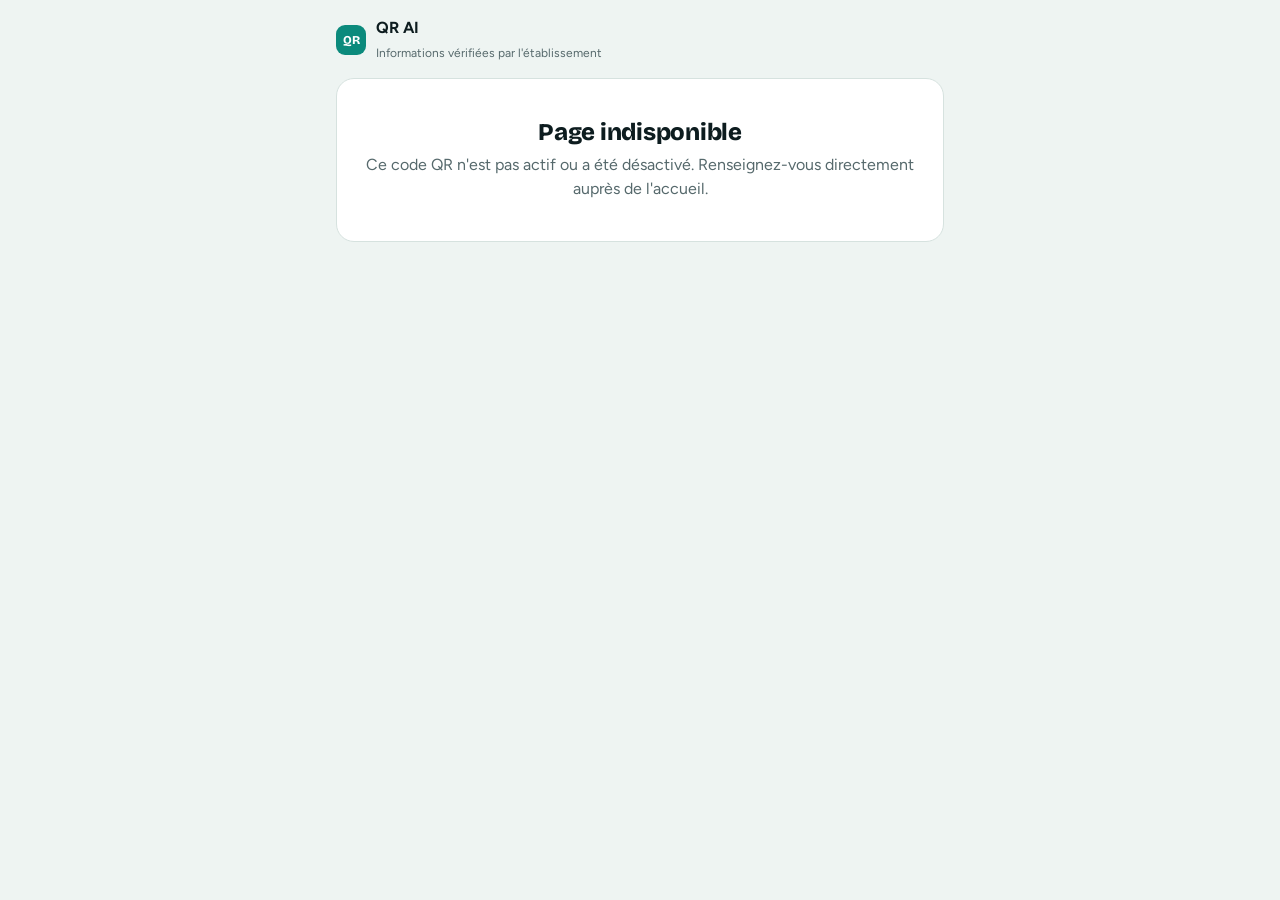
==== index.html @ 91ec8d71 "Page visiteur et espace partenaire QR AI Co-Authored-By: Claude Opus 5.5 <noreply@anthropic.com> Cla" ====
<!doctype html>
<html lang="fr">
<head>
<meta charset="utf-8">
<meta name="viewport" content="width=device-width, initial-scale=1, viewport-fit=cover">
<meta name="robots" content="noindex">
<title>QR AI · Accueil</title>
<link rel="preconnect" href="https://fonts.googleapis.com">
<link rel="stylesheet" href="https://fonts.googleapis.com/css2?family=Bricolage+Grotesque:opsz,wght@12..96,700;12..96,800&family=Figtree:wght@400;500;600;700&display=swap">
<style>
:root{
  --bg:#eef4f2; --surface:#fff; --surface2:#f6faf9; --ink:#0d1c1f; --muted:#56696c; --line:#d6e2df;
  --accent:#0b8a7c; --accent-ink:#fff; --accent-soft:#d5efea; --bot:#f1f6f5; --me:#0b8a7c; --me-ink:#fff;
  --warn:#a86408; --warn-soft:#fbeccf; --bad:#c23b3b; --bad-soft:#f9dede; --good:#12805c; --good-soft:#dcf2e8;
  --f-display:"Bricolage Grotesque", ui-sans-serif, system-ui, sans-serif;
  --f-body:"Figtree", ui-sans-serif, system-ui, -apple-system, "Segoe UI", sans-serif;
}
@media (prefers-color-scheme: dark){:root:not([data-theme="light"]){
  --bg:#0a1314; --surface:#111e20; --surface2:#15262a; --ink:#e4efed; --muted:#93a8a7; --line:#223639;
  --accent:#2cc2ae; --accent-ink:#04201c; --accent-soft:#123c37; --bot:#182b2e; --me:#1d9f8f; --me-ink:#fff;
  --warn:#f0b04a; --warn-soft:#3a2a0d; --bad:#ff7b7b; --bad-soft:#3d1a1a; --good:#44c996; --good-soft:#12352a; color-scheme:dark }}
*{box-sizing:border-box} [hidden]{display:none!important}
html,body{margin:0;min-height:100%}
body{background:var(--bg);color:var(--ink);font:16px/1.5 var(--f-body);-webkit-font-smoothing:antialiased}
button,input,textarea{font:inherit;color:inherit}
.wrap{max-width:640px;margin:0 auto;padding:16px 16px calc(24px + env(safe-area-inset-bottom))}
.top{display:flex;align-items:center;gap:10px;margin-bottom:14px}
.logo{width:30px;height:30px;border-radius:9px;background:var(--accent);color:var(--accent-ink);display:grid;place-items:center;font:800 12px var(--f-display);flex:0 0 auto}
.top small{color:var(--muted);font-size:12px}
.hero{background:var(--surface);border:1px solid var(--line);border-radius:18px;padding:18px;margin-bottom:12px}
h1{font:800 24px/1.15 var(--f-display);letter-spacing:-.01em;margin:0 0 6px}
.welcome{color:var(--muted);margin:0}
.verified{display:inline-flex;gap:6px;align-items:center;font-size:12px;font-weight:700;color:var(--good);background:var(--good-soft);padding:3px 9px;border-radius:999px;margin-bottom:10px}
.card{background:var(--surface);border:1px solid var(--line);border-radius:18px;padding:16px;margin-bottom:12px}
h2{font:700 17px var(--f-display);margin:0 0 10px}
.chat{display:flex;flex-direction:column;gap:10px;min-height:120px}
.bubble{max-width:88%;padding:10px 13px;border-radius:16px;white-space:pre-wrap;overflow-wrap:anywhere;animation:pop .25s ease both}
@keyframes pop{from{opacity:0;transform:translateY(4px)}}
@media (prefers-reduced-motion:reduce){.bubble{animation:none}}
.bot{background:var(--bot);border-bottom-left-radius:5px;align-self:flex-start}
.me{background:var(--me);color:var(--me-ink);border-bottom-right-radius:5px;align-self:flex-end}
.bot.abst{border:1px dashed var(--warn)}
.src{display:block;font-size:12px;color:var(--muted);margin-top:6px}
.typing{display:inline-flex;gap:4px}.typing i{width:6px;height:6px;border-radius:50%;background:var(--muted);animation:b 1s infinite}.typing i:nth-child(2){animation-delay:.15s}.typing i:nth-child(3){animation-delay:.3s}
@keyframes b{0%,80%,100%{opacity:.3}40%{opacity:1}}
.ask{display:flex;gap:8px;margin-top:12px}
.ask input{flex:1;min-width:0;padding:12px 14px;border:1px solid var(--line);border-radius:12px;background:var(--surface2)}
.btn{border:0;border-radius:12px;padding:12px 16px;background:var(--accent);color:var(--accent-ink);font-weight:700;cursor:pointer}
.btn[disabled]{opacity:.5;cursor:wait}
.btn.ghost{background:transparent;border:1px solid var(--line);color:var(--ink)}
input:focus,textarea:focus,button:focus-visible,summary:focus-visible{outline:2px solid var(--accent);outline-offset:1px}
.sugg{display:flex;flex-wrap:wrap;gap:6px;margin-top:10px}
.sugg button{border:1px solid var(--line);background:var(--surface2);border-radius:999px;padding:6px 11px;font-size:14px;cursor:pointer}
details{border-top:1px solid var(--line);padding:10px 0}
details:first-of-type{border-top:0}
summary{font-weight:600;cursor:pointer;list-style:none;display:flex;justify-content:space-between;gap:10px}
summary::after{content:"+";color:var(--accent);font-weight:800}
details[open] summary::after{content:"–"}
details p{white-space:pre-wrap;margin:8px 0 2px;color:var(--ink)}
details .meta{font-size:12px;color:var(--muted)}
label{display:block;font-weight:600;font-size:14px;margin:10px 0 5px}
textarea,.field{width:100%;padding:11px 12px;border:1px solid var(--line);border-radius:12px;background:var(--surface2)}
.msg{padding:10px 12px;border-radius:12px;margin-top:10px;font-size:14px}
.msg.ok{background:var(--good-soft);color:var(--good)} .msg.err{background:var(--bad-soft);color:var(--bad)}
.notice{font-size:13px;color:var(--muted);text-align:center;margin:16px 6px 0}
.notice b{color:var(--ink)}
.state{text-align:center;padding:40px 16px}
</style>
</head>
<body>
<div class="wrap">
  <div class="top"><div class="logo" aria-hidden="true">QR</div><div><b>QR AI</b><br><small>Informations vérifiées par l'établissement</small></div></div>

  <div id="loading" class="card state">Chargement…</div>
  <div id="unavailable" class="card state" hidden>
    <h1>Page indisponible</h1>
    <p class="welcome">Ce code QR n'est pas actif ou a été désactivé. Renseignez-vous directement auprès de l'accueil.</p>
  </div>

  <main id="app" hidden>
    <section class="hero">
      <span class="verified">✓ Informations validées par l'établissement</span>
      <h1 id="name"></h1>
      <p class="welcome" id="welcome"></p>
    </section>

    <section class="card" aria-labelledby="chat-title">
      <h2 id="chat-title">Posez votre question</h2>
      <div class="chat" id="chat" aria-live="polite"></div>
      <div class="sugg" id="sugg"></div>
      <form class="ask" id="f-ask">
        <input id="q" type="text" maxlength="500" autocomplete="off" placeholder="Ex. Quels sont vos horaires ?" aria-label="Votre question" required>
        <button class="btn" type="submit" id="send">Envoyer</button>
      </form>
    </section>

    <section class="card" id="faq-card" hidden>
      <h2>Toutes les informations</h2>
      <div id="faq"></div>
    </section>

    <section class="card">
      <h2>Une remarque, une information manquante ?</h2>
      <form id="f-sugg">
        <label for="s-msg">Votre message à l'établissement</label>
        <textarea id="s-msg" rows="3" maxlength="3000" required></textarea>
        <label for="s-contact">Pour être recontacté (facultatif)</label>
        <input id="s-contact" class="field" type="text" maxlength="200" placeholder="Téléphone ou e-mail">
        <button class="btn" type="submit" style="margin-top:12px">Envoyer le message</button>
      </form>
      <div id="s-out"></div>
    </section>

    <p class="notice"><b>En cas d'urgence, rendez-vous immédiatement aux urgences ou appelez les secours.</b><br>
    Les réponses proviennent uniquement des informations publiées par l'établissement ; elles ne remplacent pas une consultation.
    Vos questions ne sont pas enregistrées.</p>
  </main>
</div>

<script>
const SUPABASE_URL = "https://zvynitsffqtaiebtayda.supabase.co";
const SUPABASE_KEY = "sb_publishable_JdO1h7Z0cB4ZMWZhat3mIQ_H6_6bAkT";
const $ = (id) => document.getElementById(id);
const el = (tag, props = {}, ...kids) => { const n = document.createElement(tag); Object.assign(n, props); kids.forEach(k => n.append(k)); return n; };
const slug = (new URLSearchParams(location.search).get("c") || "").trim().toUpperCase();
const history = [];
const fmtDate = (d) => d ? new Date(d + "T12:00:00").toLocaleDateString("fr-FR", { day: "numeric", month: "long", year: "numeric" }) : "";

async function rpc(fn, args) {
  const r = await fetch(SUPABASE_URL + "/rest/v1/rpc/" + fn, { method: "POST", headers: { "Content-Type": "application/json", apikey: SUPABASE_KEY }, body: JSON.stringify(args) });
  if (!r.ok) throw new Error("http " + r.status);
  return r.json();
}

function bubble(text, who, extra) {
  const b = el("div", { className: "bubble " + who + (extra && extra.abst ? " abst" : ""), textContent: text });
  if (extra && extra.sources && extra.sources.length) {
    extra.sources.forEach(s => b.append(el("span", { className: "src", textContent: "Source : « " + s.question + " », validée le " + fmtDate(s.validated_on) })));
  }
  $("chat").append(b); b.scrollIntoView({ block: "nearest", behavior: "smooth" });
  return b;
}

async function load() {
  if (!/^[A-Z]{3}-[A-Z0-9]{4,8}$/.test(slug)) return showUnavailable();
  let data;
  try { data = await rpc("public_context", { p_slug: slug, p_locale: null }); } catch { return showUnavailable("Connexion impossible. Vérifiez votre accès à Internet puis rechargez la page."); }
  if (!data || data.status !== "available") return showUnavailable();
  document.title = data.name + " · QR AI";
  $("name").textContent = data.name;
  $("welcome").textContent = (data.welcome && data.welcome.fr) || "Bienvenue. Posez vos questions pratiques, je réponds avec les informations validées par l'établissement.";
  const entries = (data.entries || []).filter(e => e.locale === "fr" || !e.locale);
  if (entries.length) {
    $("faq-card").hidden = false;
    $("faq").replaceChildren(...entries.map(e => el("details", {}, el("summary", { textContent: e.question }),
      el("p", { textContent: e.answer }), el("div", { className: "meta", textContent: "Validée le " + fmtDate(e.validated_on) }))));
    entries.slice(0, 4).forEach(e => {
      const b = el("button", { type: "button", textContent: e.question });
      b.onclick = () => { $("q").value = e.question; $("f-ask").requestSubmit(); };
      $("sugg").append(b);
    });
  }
  bubble("Bonjour ! Je suis l'assistant de " + data.name + ". Je réponds uniquement avec les informations validées par l'établissement. Que souhaitez-vous savoir ?", "bot");
  $("loading").hidden = true; $("app").hidden = false;
}
function showUnavailable(msg) {
  $("loading").hidden = true; $("unavailable").hidden = false;
  if (msg) $("unavailable").querySelector("p").textContent = msg;
}

const ERRORS = {
  busy: "Le service reçoit beaucoup de questions aujourd'hui. Consultez les informations ci-dessous ou contactez directement l'établissement.",
  not_configured: "Le chat n'est pas encore activé pour cet établissement. Consultez les informations ci-dessous.",
  unavailable: "Ce code QR n'est plus actif.",
  invalid_question: "Votre question doit faire entre 2 et 500 caractères."
};
$("f-ask").addEventListener("submit", async (ev) => {
  ev.preventDefault();
  const q = $("q").value.trim(); if (q.length < 2) return;
  $("q").value = ""; $("send").disabled = true; $("sugg").hidden = true;
  bubble(q, "me");
  const wait = el("div", { className: "bubble bot" }, el("span", { className: "typing", ariaLabel: "Réponse en cours" }, el("i"), el("i"), el("i")));
  $("chat").append(wait);
  try {
    const r = await fetch(SUPABASE_URL + "/functions/v1/ask", { method: "POST", headers: { "Content-Type": "application/json", apikey: SUPABASE_KEY },
      body: JSON.stringify({ slug, question: q, history: history.slice(-6) }) });
    const data = await r.json().catch(() => ({}));
    wait.remove();
    if (data.status === "ok") {
      bubble(data.answer, "bot", { abst: data.abstained, sources: data.sources });
      history.push({ role: "user", content: q }, { role: "assistant", content: data.answer });
    } else {
      bubble(ERRORS[data.status] || "Le service est momentanément indisponible. Réessayez dans un instant ou consultez les informations ci-dessous.", "bot", { abst: true });
    }
  } catch {
    wait.remove(); bubble("Connexion impossible. Vérifiez votre accès à Internet.", "bot", { abst: true });
  } finally { $("send").disabled = false; $("q").focus(); }
});

$("f-sugg").addEventListener("submit", async (ev) => {
  ev.preventDefault();
  const btn = ev.target.querySelector("button"); btn.disabled = true;
  const key = (crypto.randomUUID ? crypto.randomUUID() : String(Date.now()) + Math.random().toString(16).slice(2));
  try {
    const r = await rpc("submit_suggestion", { p_slug: slug, p_message: $("s-msg").value.trim(), p_locale: navigator.language || "fr", p_contact: $("s-contact").value.trim(), p_idempotency_key: key });
    if (r.status === "received") {
      ev.target.reset();
      $("s-out").replaceChildren(el("div", { className: "msg ok", textContent: "Merci, votre message a bien été transmis (référence " + r.receipt + ")." }));
    } else {
      $("s-out").replaceChildren(el("div", { className: "msg err", textContent: "Le message n'a pas pu être transmis. Vérifiez son contenu." }));
    }
  } catch {
    $("s-out").replaceChildren(el("div", { className: "msg err", textContent: "Connexion impossible. Réessayez." }));
  } finally { btn.disabled = false; }
});

load();
</script>
</body>
</html>
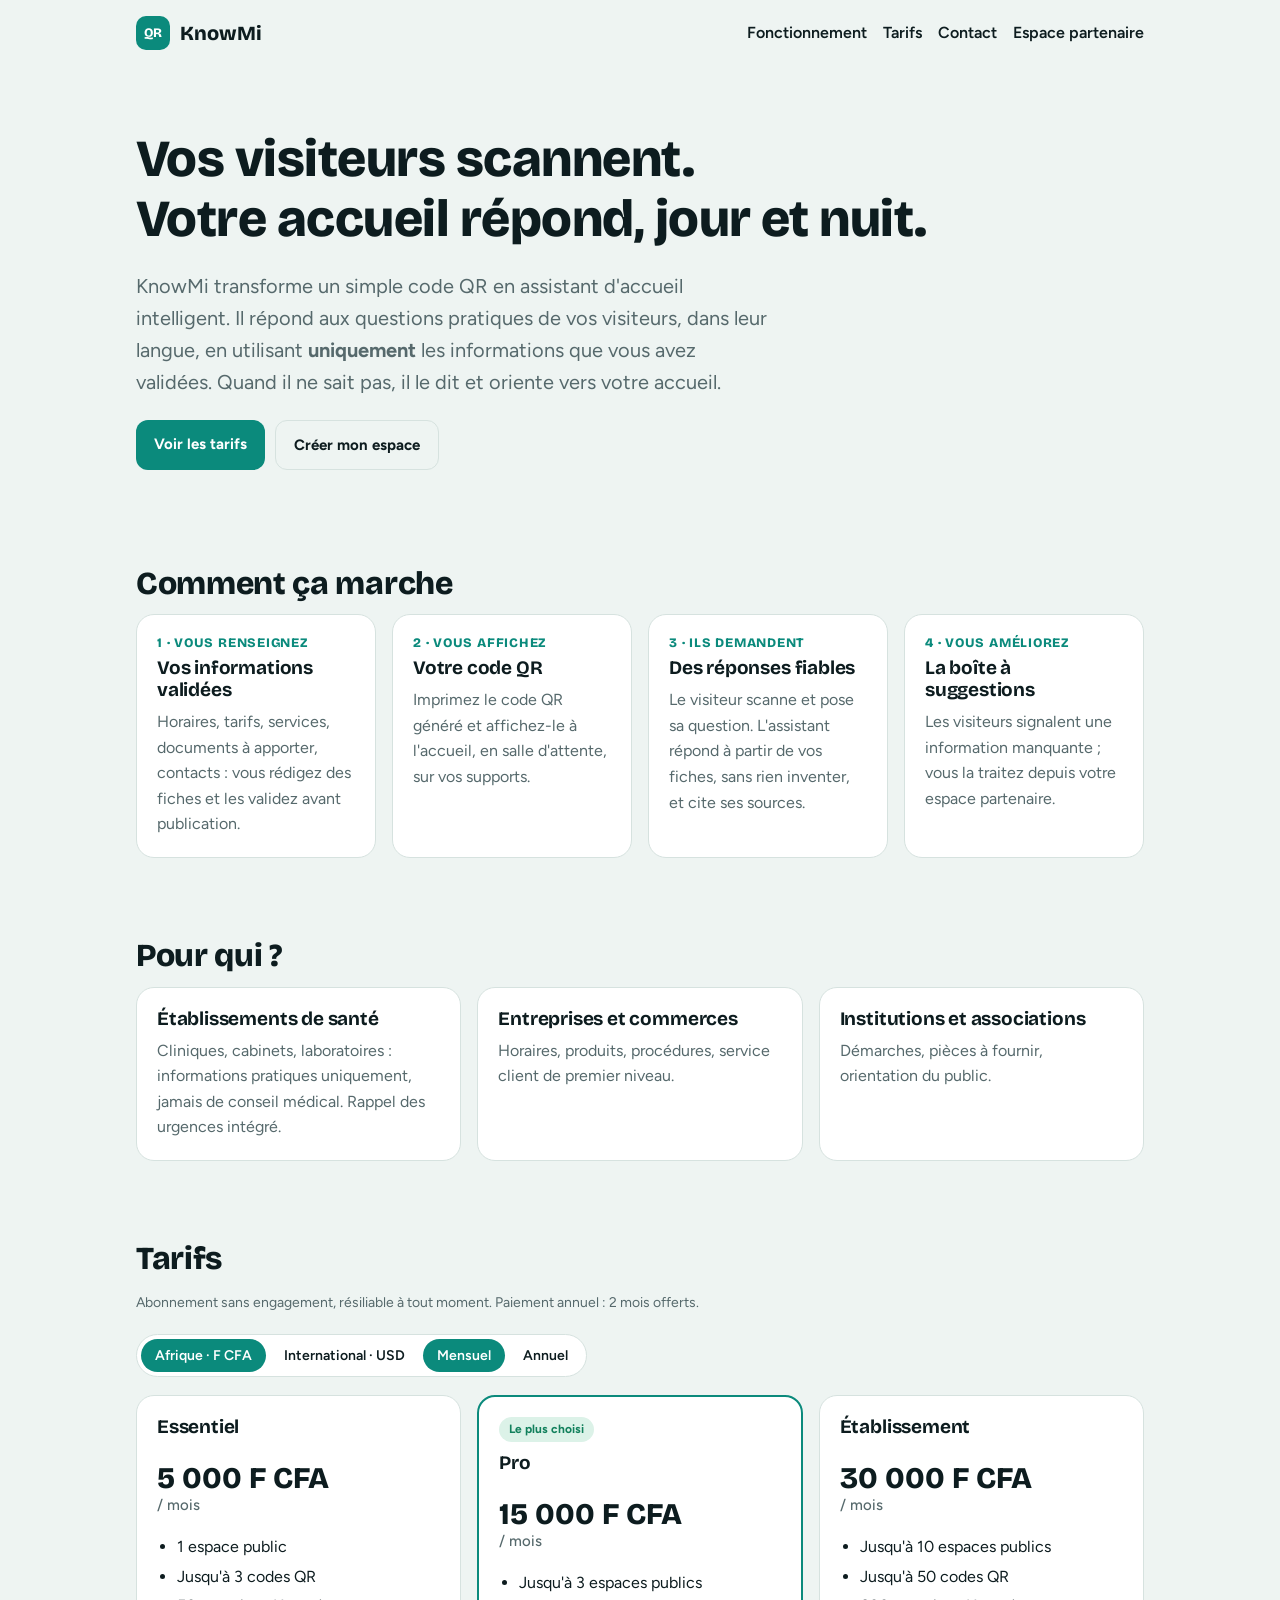
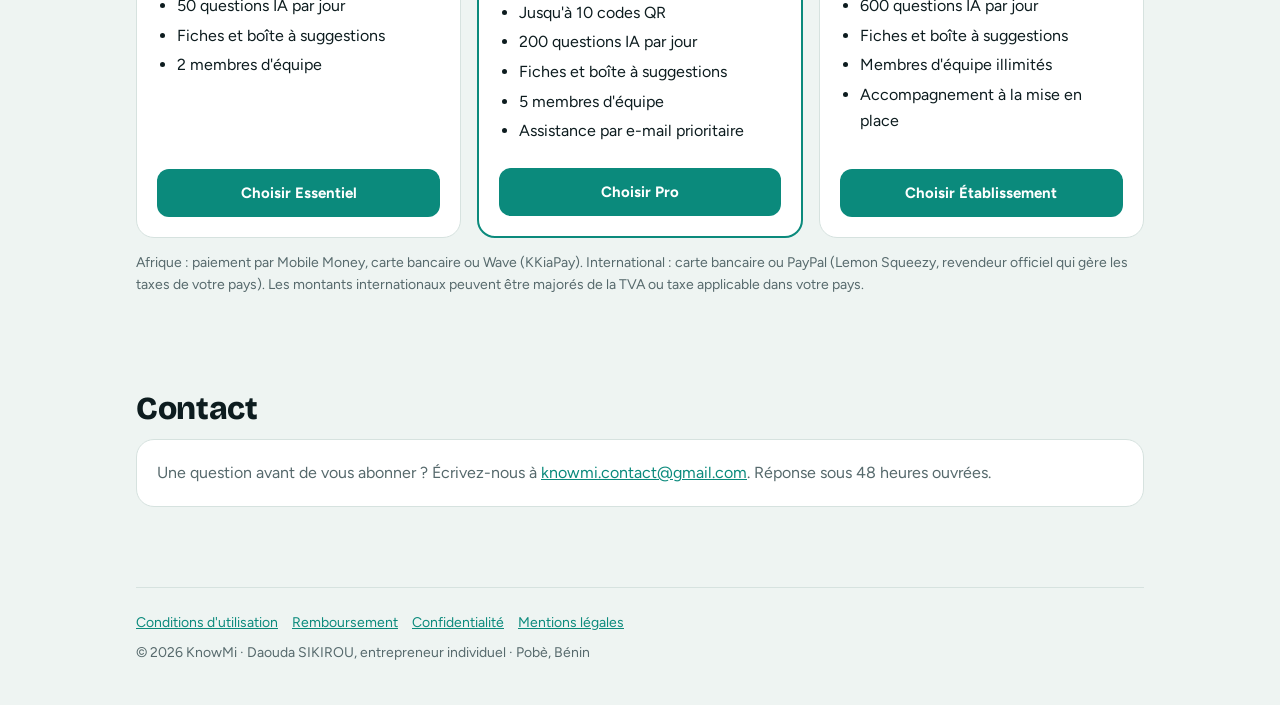
==== commit 57b2f1f3: "Site de présentation KnowMi : tarifs et pages légales Co-Authored-By: Claude Opus 5.5 <noreply@anthr" ====
--- a/index.html
+++ b/index.html
@@ -142,6 +142,7 @@
 }
 
 async function load() {
+  if (!slug) { location.replace("presentation.html"); return; }
   if (!/^[A-Z]{3}-[A-Z0-9]{4,8}$/.test(slug)) return showUnavailable();
   let data;
   try { data = await rpc("public_context", { p_slug: slug, p_locale: null }); } catch { return showUnavailable("Connexion impossible. Vérifiez votre accès à Internet puis rechargez la page."); }
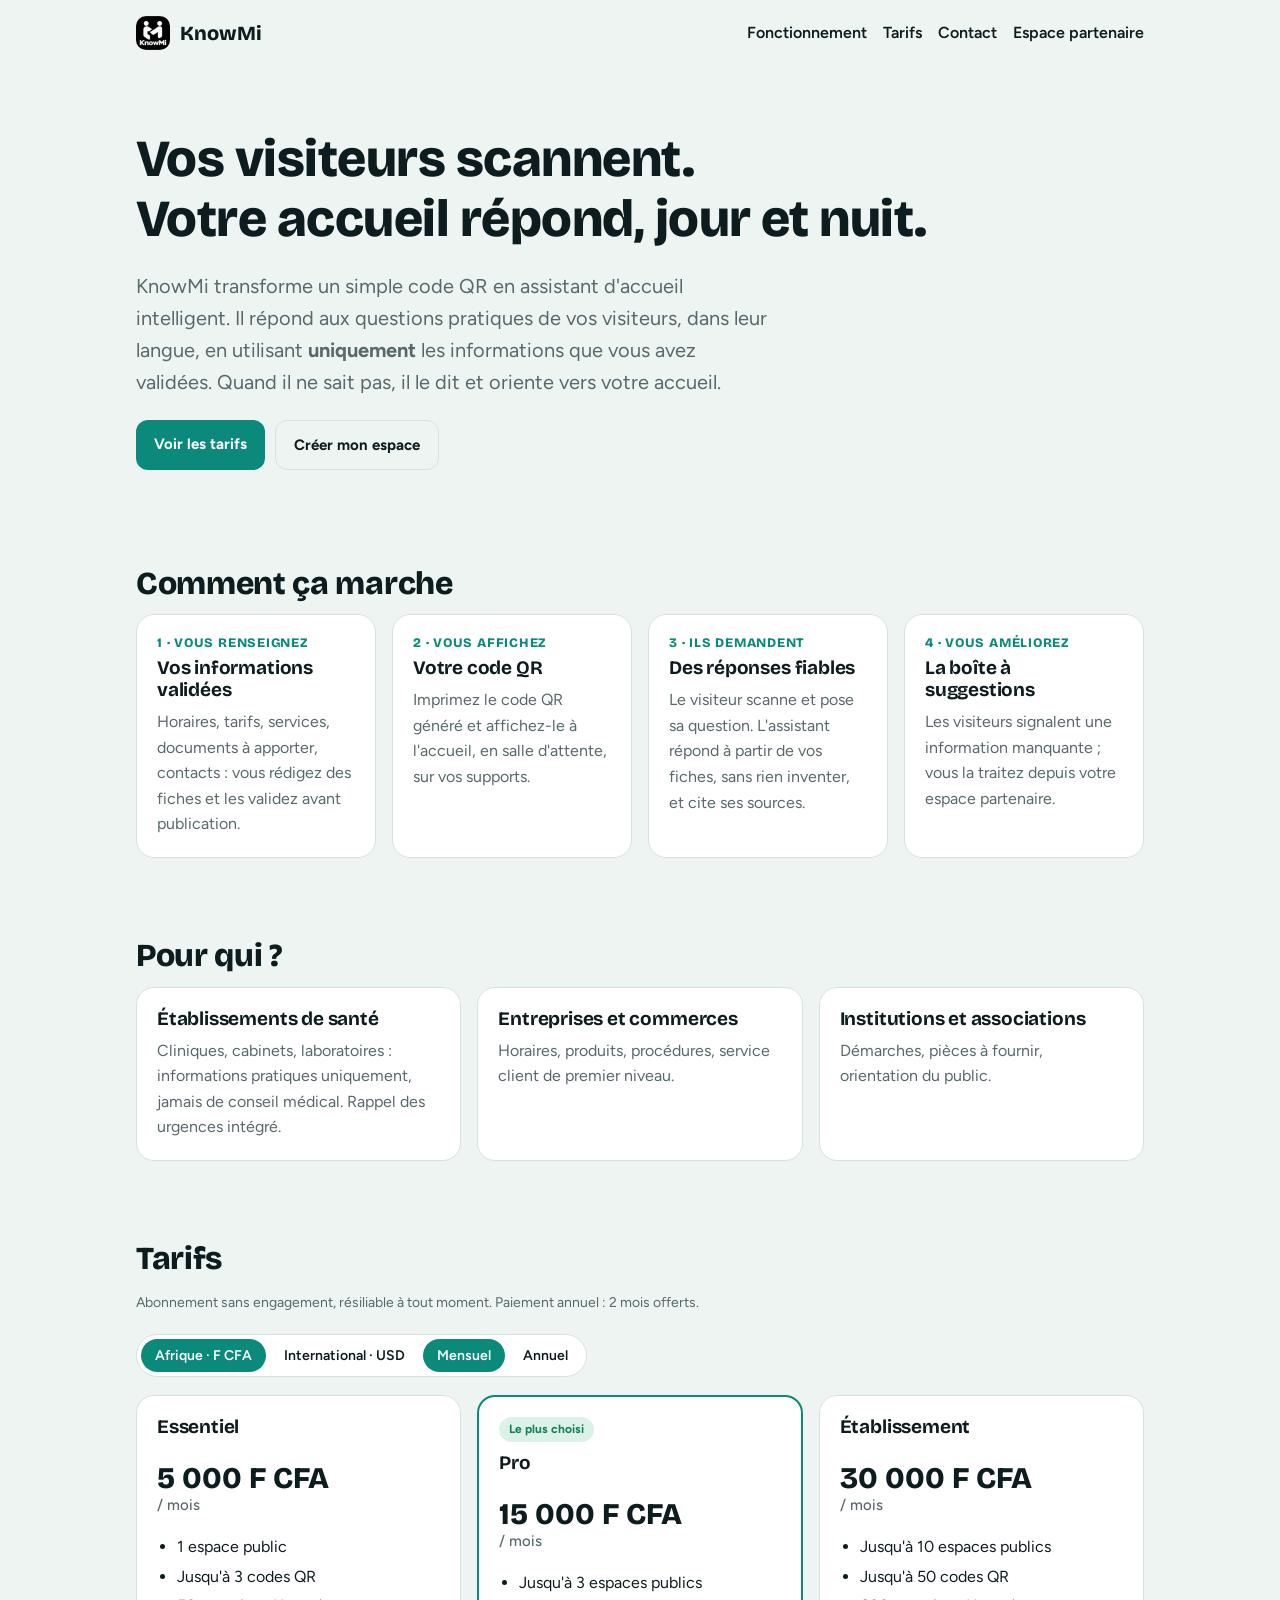
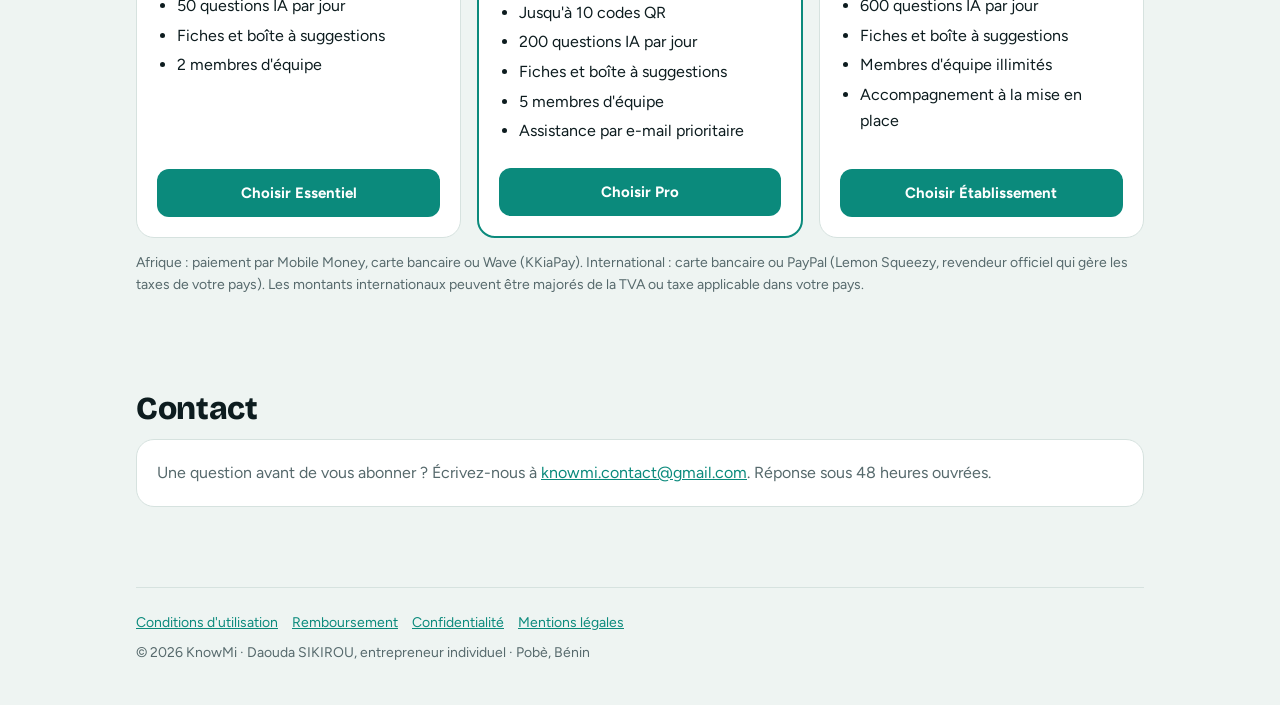
==== commit f58f9fce: "Logo KnowMi, favicon et nom KnowMi partout Co-Authored-By: Claude Opus 5.5 <noreply@anthropic.com> C" ====
--- a/index.html
+++ b/index.html
@@ -4,7 +4,9 @@
 <meta charset="utf-8">
 <meta name="viewport" content="width=device-width, initial-scale=1, viewport-fit=cover">
 <meta name="robots" content="noindex">
-<title>QR AI · Accueil</title>
+<title>KnowMi · Accueil</title>
+<link rel="icon" type="image/png" href="favicon.png">
+<link rel="apple-touch-icon" href="apple-touch-icon.png">
 <link rel="preconnect" href="https://fonts.googleapis.com">
 <link rel="stylesheet" href="https://fonts.googleapis.com/css2?family=Bricolage+Grotesque:opsz,wght@12..96,700;12..96,800&family=Figtree:wght@400;500;600;700&display=swap">
 <style>
@@ -25,7 +27,7 @@
 button,input,textarea{font:inherit;color:inherit}
 .wrap{max-width:640px;margin:0 auto;padding:16px 16px calc(24px + env(safe-area-inset-bottom))}
 .top{display:flex;align-items:center;gap:10px;margin-bottom:14px}
-.logo{width:30px;height:30px;border-radius:9px;background:var(--accent);color:var(--accent-ink);display:grid;place-items:center;font:800 12px var(--f-display);flex:0 0 auto}
+.logo{width:30px;height:30px;border-radius:9px;display:block;flex:0 0 auto}
 .top small{color:var(--muted);font-size:12px}
 .hero{background:var(--surface);border:1px solid var(--line);border-radius:18px;padding:18px;margin-bottom:12px}
 h1{font:800 24px/1.15 var(--f-display);letter-spacing:-.01em;margin:0 0 6px}
@@ -69,7 +71,7 @@
 </head>
 <body>
 <div class="wrap">
-  <div class="top"><div class="logo" aria-hidden="true">QR</div><div><b>QR AI</b><br><small>Informations vérifiées par l'établissement</small></div></div>
+  <div class="top"><img class="logo" src="logo-96.png" alt="" width="38" height="38"><div><b>KnowMi</b><br><small>Informations vérifiées par l'établissement</small></div></div>
 
   <div id="loading" class="card state">Chargement…</div>
   <div id="unavailable" class="card state" hidden>
@@ -147,7 +149,7 @@
   let data;
   try { data = await rpc("public_context", { p_slug: slug, p_locale: null }); } catch { return showUnavailable("Connexion impossible. Vérifiez votre accès à Internet puis rechargez la page."); }
   if (!data || data.status !== "available") return showUnavailable();
-  document.title = data.name + " · QR AI";
+  document.title = data.name + " · KnowMi";
   $("name").textContent = data.name;
   $("welcome").textContent = (data.welcome && data.welcome.fr) || "Bienvenue. Posez vos questions pratiques, je réponds avec les informations validées par l'établissement.";
   const entries = (data.entries || []).filter(e => e.locale === "fr" || !e.locale);
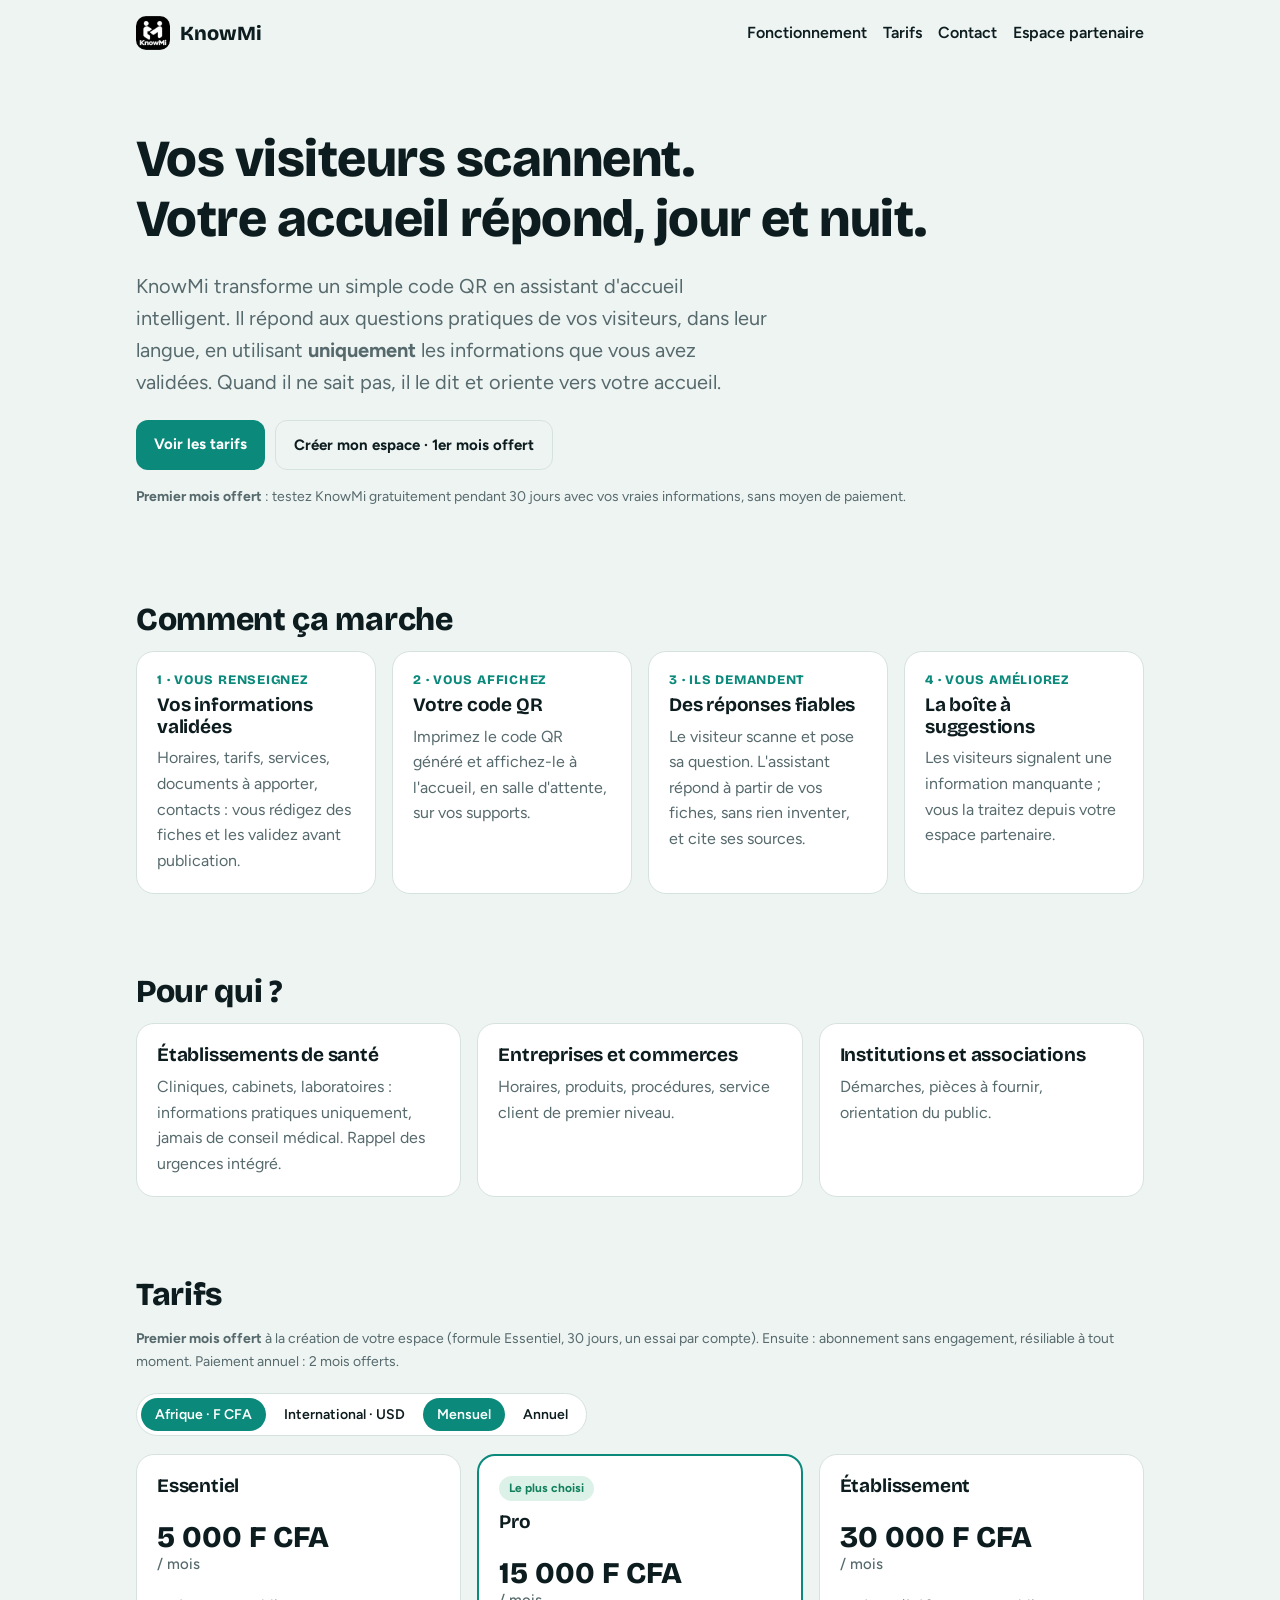
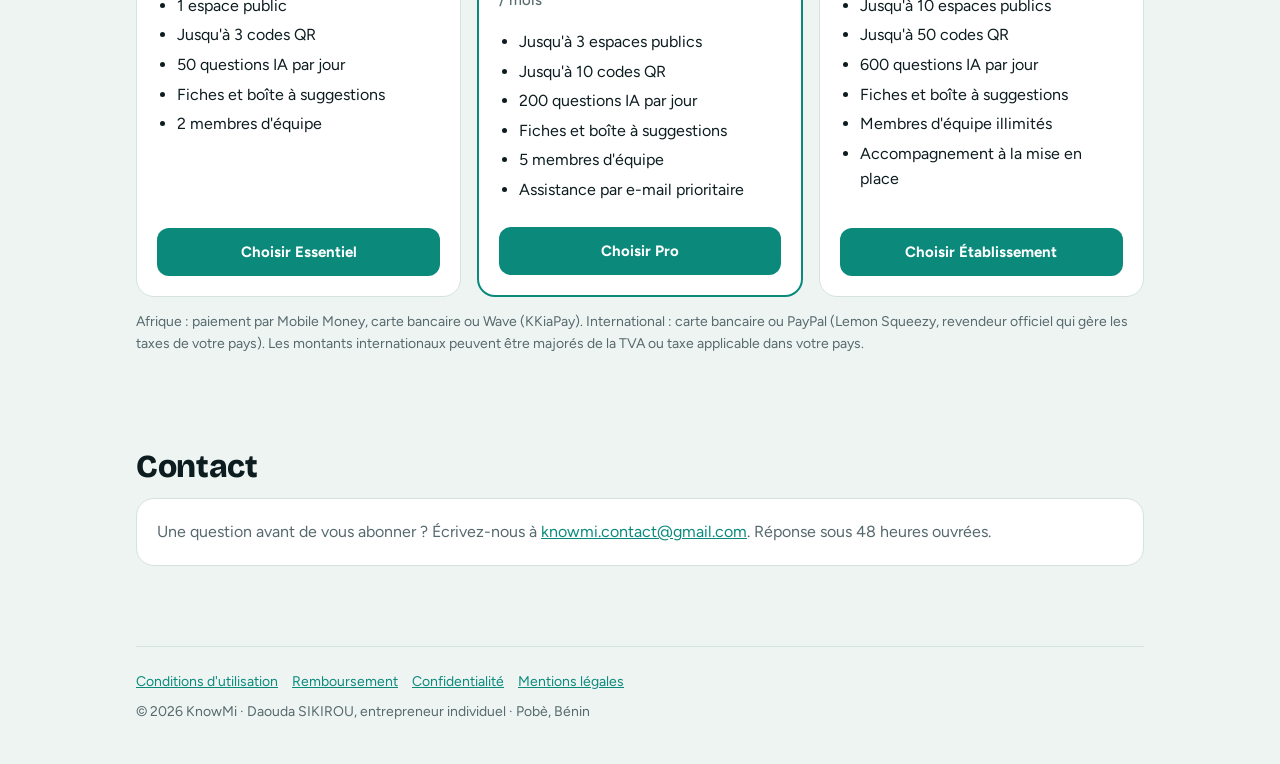
==== commit 974d0787: "Référencement : plan du site, descriptions, adresses canoniques, aperçus de partage et données struc" ====
--- a/index.html
+++ b/index.html
@@ -3,7 +3,8 @@
 <head>
 <meta charset="utf-8">
 <meta name="viewport" content="width=device-width, initial-scale=1, viewport-fit=cover">
-<meta name="robots" content="noindex">
+<meta name="robots" content="noindex, follow">
+<link rel="canonical" href="https://daoudaun.github.io/qrai/presentation.html">
 <title>KnowMi · Accueil</title>
 <link rel="icon" type="image/png" href="favicon.png">
 <link rel="apple-touch-icon" href="apple-touch-icon.png">
@@ -67,11 +68,23 @@
 .notice{font-size:13px;color:var(--muted);text-align:center;margin:16px 6px 0}
 .notice b{color:var(--ink)}
 .state{text-align:center;padding:40px 16px}
+.top .sp{flex:1}
+.lang{border:1px solid var(--line);background:var(--surface);border-radius:999px;padding:5px 12px;font-weight:700;font-size:13px;cursor:pointer;color:var(--ink)}
+.mic{flex:0 0 auto;width:48px;padding:0;display:inline-flex;align-items:center;justify-content:center;background:var(--surface2);border:1px solid var(--line);color:var(--accent)}
+.mic svg{width:22px;height:22px}
+.mic.on{background:var(--bad);border-color:var(--bad);color:#fff;animation:pulse 1.2s ease-in-out infinite}
+@keyframes pulse{50%{box-shadow:0 0 0 7px color-mix(in srgb, var(--bad) 25%, transparent)}}
+@media (prefers-reduced-motion:reduce){.mic.on{animation:none}}
+.voice-row{display:flex;align-items:center;justify-content:space-between;gap:10px;flex-wrap:wrap;margin-top:10px;font-size:13px;color:var(--muted)}
+.voice-row label{display:flex;align-items:center;gap:7px;margin:0;font-weight:600;font-size:13px;color:var(--ink);cursor:pointer}
+.voice-row input{width:18px;height:18px;accent-color:var(--accent)}
+.say{display:inline-flex;align-items:center;gap:5px;margin-top:7px;border:0;background:transparent;color:var(--accent);font-weight:700;font-size:13px;padding:2px 0;cursor:pointer}
+.say svg{width:16px;height:16px}
 </style>
 </head>
 <body>
 <div class="wrap">
-  <div class="top"><img class="logo" src="logo-96.png" alt="" width="38" height="38"><div><b>KnowMi</b><br><small>Informations vérifiées par l'établissement</small></div></div>
+  <div class="top"><img class="logo" src="logo-96.png" alt="" width="38" height="38"><div><b>KnowMi</b><br><small>Informations vérifiées par l'établissement</small></div><div class="sp"></div><button class="lang" id="lang" type="button">EN</button></div>
 
   <div id="loading" class="card state">Chargement…</div>
   <div id="unavailable" class="card state" hidden>
@@ -82,23 +95,29 @@
   <main id="app" hidden>
     <section class="hero">
       <span class="verified">✓ Informations validées par l'établissement</span>
-      <h1 id="name"></h1>
-      <p class="welcome" id="welcome"></p>
+      <h1 id="name" data-i18n-skip></h1>
+      <p class="welcome" id="welcome" data-i18n-skip></p>
     </section>
 
     <section class="card" aria-labelledby="chat-title">
       <h2 id="chat-title">Posez votre question</h2>
-      <div class="chat" id="chat" aria-live="polite"></div>
-      <div class="sugg" id="sugg"></div>
+      <div class="chat" id="chat" aria-live="polite" data-i18n-skip></div>
+      <div class="sugg" id="sugg" data-i18n-skip></div>
       <form class="ask" id="f-ask">
         <input id="q" type="text" maxlength="500" autocomplete="off" placeholder="Ex. Quels sont vos horaires ?" aria-label="Votre question" required>
+        <button class="btn mic" type="button" id="mic" hidden aria-label="Poser la question à voix haute" title="Poser la question à voix haute"><svg viewBox="0 0 24 24" fill="none" stroke="currentColor" stroke-width="2" stroke-linecap="round" stroke-linejoin="round" aria-hidden="true"><rect x="9" y="3" width="6" height="11" rx="3"/><path d="M5 11a7 7 0 0 0 14 0M12 18v3"/></svg></button>
         <button class="btn" type="submit" id="send">Envoyer</button>
       </form>
+      <div class="voice-row" id="voice-row" hidden>
+        <label id="tts-label" hidden><input type="checkbox" id="tts"> <span>Lire les réponses à voix haute</span></label>
+        <span id="voice-note" hidden>La dictée vocale utilise la reconnaissance vocale de votre téléphone ou de votre navigateur.</span>
+      </div>
+      <div id="voice-msg"></div>
     </section>
 
     <section class="card" id="faq-card" hidden>
       <h2>Toutes les informations</h2>
-      <div id="faq"></div>
+      <div id="faq" data-i18n-skip></div>
     </section>
 
     <section class="card">
@@ -113,20 +132,23 @@
       <div id="s-out"></div>
     </section>
 
-    <p class="notice"><b>En cas d'urgence, rendez-vous immédiatement aux urgences ou appelez les secours.</b><br>
+    <p class="notice" data-i18n-html="notice"><b>En cas d'urgence, rendez-vous immédiatement aux urgences ou appelez les secours.</b><br>
     Les réponses proviennent uniquement des informations publiées par l'établissement ; elles ne remplacent pas une consultation.
     Vos questions ne sont pas enregistrées.</p>
   </main>
 </div>
 
+<script src="i18n.js"></script>
 <script>
+const t = window.KM ? KM.t : (s) => s, LOC = window.KM ? KM.locale : "fr-FR";
+if (window.KM) KM.langButton(document.getElementById("lang")); else document.getElementById("lang").hidden = true;
 const SUPABASE_URL = "https://zvynitsffqtaiebtayda.supabase.co";
 const SUPABASE_KEY = "sb_publishable_JdO1h7Z0cB4ZMWZhat3mIQ_H6_6bAkT";
 const $ = (id) => document.getElementById(id);
 const el = (tag, props = {}, ...kids) => { const n = document.createElement(tag); Object.assign(n, props); kids.forEach(k => n.append(k)); return n; };
 const slug = (new URLSearchParams(location.search).get("c") || "").trim().toUpperCase();
 const history = [];
-const fmtDate = (d) => d ? new Date(d + "T12:00:00").toLocaleDateString("fr-FR", { day: "numeric", month: "long", year: "numeric" }) : "";
+const fmtDate = (d) => d ? new Date(d + "T12:00:00").toLocaleDateString(LOC, { day: "numeric", month: "long", year: "numeric" }) : "";
 
 async function rpc(fn, args) {
   const r = await fetch(SUPABASE_URL + "/rest/v1/rpc/" + fn, { method: "POST", headers: { "Content-Type": "application/json", apikey: SUPABASE_KEY }, body: JSON.stringify(args) });
@@ -137,8 +159,9 @@
 function bubble(text, who, extra) {
   const b = el("div", { className: "bubble " + who + (extra && extra.abst ? " abst" : ""), textContent: text });
   if (extra && extra.sources && extra.sources.length) {
-    extra.sources.forEach(s => b.append(el("span", { className: "src", textContent: "Source : « " + s.question + " », validée le " + fmtDate(s.validated_on) })));
+    extra.sources.forEach(s => b.append(el("span", { className: "src", textContent: t("Source : « {0} », validée le {1}", s.question, fmtDate(s.validated_on)) })));
   }
+  if (who === "bot" && TTS) b.append(sayButton(text));
   $("chat").append(b); b.scrollIntoView({ block: "nearest", behavior: "smooth" });
   return b;
 }
@@ -147,23 +170,23 @@
   if (!slug) { location.replace("presentation.html"); return; }
   if (!/^[A-Z]{3}-[A-Z0-9]{4,8}$/.test(slug)) return showUnavailable();
   let data;
-  try { data = await rpc("public_context", { p_slug: slug, p_locale: null }); } catch { return showUnavailable("Connexion impossible. Vérifiez votre accès à Internet puis rechargez la page."); }
+  try { data = await rpc("public_context", { p_slug: slug, p_locale: null }); } catch { return showUnavailable(t("Connexion impossible. Vérifiez votre accès à Internet puis rechargez la page.")); }
   if (!data || data.status !== "available") return showUnavailable();
   document.title = data.name + " · KnowMi";
   $("name").textContent = data.name;
-  $("welcome").textContent = (data.welcome && data.welcome.fr) || "Bienvenue. Posez vos questions pratiques, je réponds avec les informations validées par l'établissement.";
+  $("welcome").textContent = (data.welcome && data.welcome.fr) || t("Bienvenue. Posez vos questions pratiques, je réponds avec les informations validées par l'établissement.");
   const entries = (data.entries || []).filter(e => e.locale === "fr" || !e.locale);
   if (entries.length) {
     $("faq-card").hidden = false;
     $("faq").replaceChildren(...entries.map(e => el("details", {}, el("summary", { textContent: e.question }),
-      el("p", { textContent: e.answer }), el("div", { className: "meta", textContent: "Validée le " + fmtDate(e.validated_on) }))));
+      el("p", { textContent: e.answer }), el("div", { className: "meta", textContent: t("Validée le {0}", fmtDate(e.validated_on)) }))));
     entries.slice(0, 4).forEach(e => {
       const b = el("button", { type: "button", textContent: e.question });
       b.onclick = () => { $("q").value = e.question; $("f-ask").requestSubmit(); };
       $("sugg").append(b);
     });
   }
-  bubble("Bonjour ! Je suis l'assistant de " + data.name + ". Je réponds uniquement avec les informations validées par l'établissement. Que souhaitez-vous savoir ?", "bot");
+  bubble(t("Bonjour ! Je suis l'assistant de {0}. Je réponds uniquement avec les informations validées par l'établissement. Que souhaitez-vous savoir ?", data.name), "bot");
   $("loading").hidden = true; $("app").hidden = false;
 }
 function showUnavailable(msg) {
@@ -172,17 +195,19 @@
 }
 
 const ERRORS = {
-  busy: "Le service reçoit beaucoup de questions aujourd'hui. Consultez les informations ci-dessous ou contactez directement l'établissement.",
-  not_configured: "Le chat n'est pas encore activé pour cet établissement. Consultez les informations ci-dessous.",
-  unavailable: "Ce code QR n'est plus actif.",
-  invalid_question: "Votre question doit faire entre 2 et 500 caractères."
+  busy: t("Le service reçoit beaucoup de questions aujourd'hui. Consultez les informations ci-dessous ou contactez directement l'établissement."),
+  not_configured: t("Le chat n'est pas encore activé pour cet établissement. Consultez les informations ci-dessous."),
+  unavailable: t("Ce code QR n'est plus actif."),
+  invalid_question: t("Votre question doit faire entre 2 et 500 caractères.")
 };
 $("f-ask").addEventListener("submit", async (ev) => {
   ev.preventDefault();
   const q = $("q").value.trim(); if (q.length < 2) return;
+  const spoken = askedByVoice; askedByVoice = false;
+  stopSpeaking();
   $("q").value = ""; $("send").disabled = true; $("sugg").hidden = true;
   bubble(q, "me");
-  const wait = el("div", { className: "bubble bot" }, el("span", { className: "typing", ariaLabel: "Réponse en cours" }, el("i"), el("i"), el("i")));
+  const wait = el("div", { className: "bubble bot" }, el("span", { className: "typing", ariaLabel: t("Réponse en cours") }, el("i"), el("i"), el("i")));
   $("chat").append(wait);
   try {
     const r = await fetch(SUPABASE_URL + "/functions/v1/ask", { method: "POST", headers: { "Content-Type": "application/json", apikey: SUPABASE_KEY },
@@ -191,12 +216,13 @@
     wait.remove();
     if (data.status === "ok") {
       bubble(data.answer, "bot", { abst: data.abstained, sources: data.sources });
+      if (spoken || ttsOn()) speak(data.answer);
       history.push({ role: "user", content: q }, { role: "assistant", content: data.answer });
     } else {
-      bubble(ERRORS[data.status] || "Le service est momentanément indisponible. Réessayez dans un instant ou consultez les informations ci-dessous.", "bot", { abst: true });
+      bubble(ERRORS[data.status] || t("Le service est momentanément indisponible. Réessayez dans un instant ou consultez les informations ci-dessous."), "bot", { abst: true });
     }
   } catch {
-    wait.remove(); bubble("Connexion impossible. Vérifiez votre accès à Internet.", "bot", { abst: true });
+    wait.remove(); bubble(t("Connexion impossible. Vérifiez votre accès à Internet."), "bot", { abst: true });
   } finally { $("send").disabled = false; $("q").focus(); }
 });
 
@@ -208,14 +234,100 @@
     const r = await rpc("submit_suggestion", { p_slug: slug, p_message: $("s-msg").value.trim(), p_locale: navigator.language || "fr", p_contact: $("s-contact").value.trim(), p_idempotency_key: key });
     if (r.status === "received") {
       ev.target.reset();
-      $("s-out").replaceChildren(el("div", { className: "msg ok", textContent: "Merci, votre message a bien été transmis (référence " + r.receipt + ")." }));
+      $("s-out").replaceChildren(el("div", { className: "msg ok", textContent: t("Merci, votre message a bien été transmis (référence {0}).", r.receipt) }));
     } else {
-      $("s-out").replaceChildren(el("div", { className: "msg err", textContent: "Le message n'a pas pu être transmis. Vérifiez son contenu." }));
+      $("s-out").replaceChildren(el("div", { className: "msg err", textContent: t("Le message n'a pas pu être transmis. Vérifiez son contenu.") }));
     }
   } catch {
-    $("s-out").replaceChildren(el("div", { className: "msg err", textContent: "Connexion impossible. Réessayez." }));
+    $("s-out").replaceChildren(el("div", { className: "msg err", textContent: t("Connexion impossible. Réessayez.") }));
   } finally { btn.disabled = false; }
 });
+
+// ---------- Voix : poser sa question à l'oral, écouter les réponses ----------
+// Tout se passe dans le navigateur du visiteur (reconnaissance et synthèse vocales du téléphone) :
+// aucun son n'est envoyé à KnowMi, seul le texte de la question part vers l'assistant, comme à l'écrit.
+const SR = window.SpeechRecognition || window.webkitSpeechRecognition;
+const TTS = "speechSynthesis" in window && "SpeechSynthesisUtterance" in window;
+const ICON_SPK = '<svg viewBox="0 0 24 24" fill="none" stroke="currentColor" stroke-width="2" stroke-linecap="round" stroke-linejoin="round" aria-hidden="true"><path d="M11 5 6 9H3v6h3l5 4z"/><path d="M15.5 8.5a5 5 0 0 1 0 7M18.5 5.5a9 9 0 0 1 0 13"/></svg>';
+let askedByVoice = false, rec = null, listening = false, voiceErr = "", speakingBtn = null;
+const ttsOn = () => TTS && $("tts").checked;
+const voiceSay = (text) => $("voice-msg").replaceChildren(text ? el("div", { className: "msg err", textContent: text }) : "");
+
+// Langue d'une réponse (l'assistant répond dans la langue de la question, pas forcément celle de l'interface)
+function guessLang(text) {
+  const w = (text.toLowerCase().match(/[a-zàâçéèêëîïôûùüÿœ']+/g) || []);
+  const fr = w.filter(x => /^(le|la|les|des|du|vous|votre|vos|est|sont|pour|une|nous|avec|dans|et|au|aux|pas|ou|l'|d'|qu'|n'|c'est)$/.test(x)).length;
+  const en = w.filter(x => /^(the|you|your|is|are|for|and|with|we|our|to|of|in|not|or|please|this|it)$/.test(x)).length;
+  return fr === en ? (window.KM ? KM.lang : "fr") : (fr > en ? "fr" : "en");
+}
+function pickVoice(lang) {
+  const vs = speechSynthesis.getVoices() || [];
+  const want = lang === "en" ? ["en-gb", "en-ng", "en-us", "en"] : ["fr-fr", "fr-ca", "fr-be", "fr"];
+  for (const w of want) { const v = vs.find(x => (x.lang || "").toLowerCase().replace("_", "-").startsWith(w)); if (v) return v; }
+  return null;
+}
+function resetSay() { if (speakingBtn) { speakingBtn.innerHTML = ICON_SPK + " " + t("Écouter"); speakingBtn.setAttribute("aria-label", t("Écouter la réponse")); speakingBtn = null; } }
+function stopSpeaking() { if (TTS) speechSynthesis.cancel(); resetSay(); }
+function speak(text, btn) {
+  if (!TTS) return;
+  stopSpeaking();
+  const lang = guessLang(text);
+  const u = new SpeechSynthesisUtterance(text.slice(0, 1500));
+  u.lang = lang === "en" ? "en-GB" : "fr-FR";
+  const v = pickVoice(lang); if (v) u.voice = v;
+  u.rate = 0.97;
+  if (btn) { speakingBtn = btn; btn.innerHTML = ICON_SPK + " " + t("Arrêter la lecture"); btn.setAttribute("aria-label", t("Arrêter la lecture")); }
+  u.onend = u.onerror = () => { if (speakingBtn === btn) resetSay(); };
+  speechSynthesis.speak(u);
+}
+function sayButton(text) {
+  const b = el("button", { type: "button", className: "say" });
+  b.innerHTML = ICON_SPK + " " + t("Écouter"); b.setAttribute("aria-label", t("Écouter la réponse"));
+  b.onclick = () => { if (speakingBtn === b) stopSpeaking(); else speak(text, b); };
+  return el("div", {}, b);
+}
+function setMic(on) {
+  listening = on; $("mic").classList.toggle("on", on);
+  const label = on ? t("Arrêter l'écoute") : t("Poser la question à voix haute");
+  $("mic").setAttribute("aria-label", label); $("mic").title = label;
+  $("q").placeholder = on ? t("Je vous écoute…") : t("Ex. Quels sont vos horaires ?");
+}
+function startListening() {
+  stopSpeaking(); voiceSay(""); voiceErr = "";
+  rec = new SR();
+  rec.lang = window.KM ? KM.speech : "fr-FR";
+  rec.interimResults = true; rec.continuous = false; rec.maxAlternatives = 1;
+  let finalText = "";
+  rec.onstart = () => setMic(true);
+  rec.onresult = (e) => {
+    let interim = "";
+    for (let i = e.resultIndex; i < e.results.length; i++) {
+      const r = e.results[i];
+      if (r.isFinal) finalText += r[0].transcript; else interim += r[0].transcript;
+    }
+    $("q").value = (finalText + " " + interim).replace(/\s+/g, " ").trim().slice(0, 500);
+  };
+  rec.onerror = (e) => { voiceErr = e.error || "error"; };
+  rec.onend = () => {
+    setMic(false);
+    const q = $("q").value.trim();
+    if (voiceErr === "not-allowed" || voiceErr === "service-not-allowed") return voiceSay(t("Le micro est bloqué. Autorisez-le dans les réglages du navigateur pour poser vos questions à voix haute."));
+    if (q.length >= 2) { askedByVoice = true; $("f-ask").requestSubmit(); return; }
+    if (voiceErr === "aborted") return;
+    voiceSay(voiceErr && voiceErr !== "no-speech" ? t("La dictée vocale n'a pas fonctionné. Réessayez ou écrivez votre question.") : t("Je n'ai rien entendu. Touchez le micro et parlez près du téléphone."));
+  };
+  try { rec.start(); } catch { setMic(false); voiceSay(t("La dictée vocale n'a pas fonctionné. Réessayez ou écrivez votre question.")); }
+}
+if (SR) {
+  $("mic").hidden = false; $("voice-note").hidden = false; $("voice-row").hidden = false;
+  $("mic").onclick = () => { if (listening && rec) rec.stop(); else startListening(); };
+}
+if (TTS) {
+  $("tts-label").hidden = false; $("voice-row").hidden = false;
+  try { $("tts").checked = localStorage.getItem("knowmi.tts") === "1"; } catch {}
+  $("tts").onchange = () => { try { localStorage.setItem("knowmi.tts", $("tts").checked ? "1" : "0"); } catch {} if (!$("tts").checked) stopSpeaking(); };
+  speechSynthesis.getVoices(); // charge la liste des voix (asynchrone sur Chrome)
+}
 
 load();
 </script>
